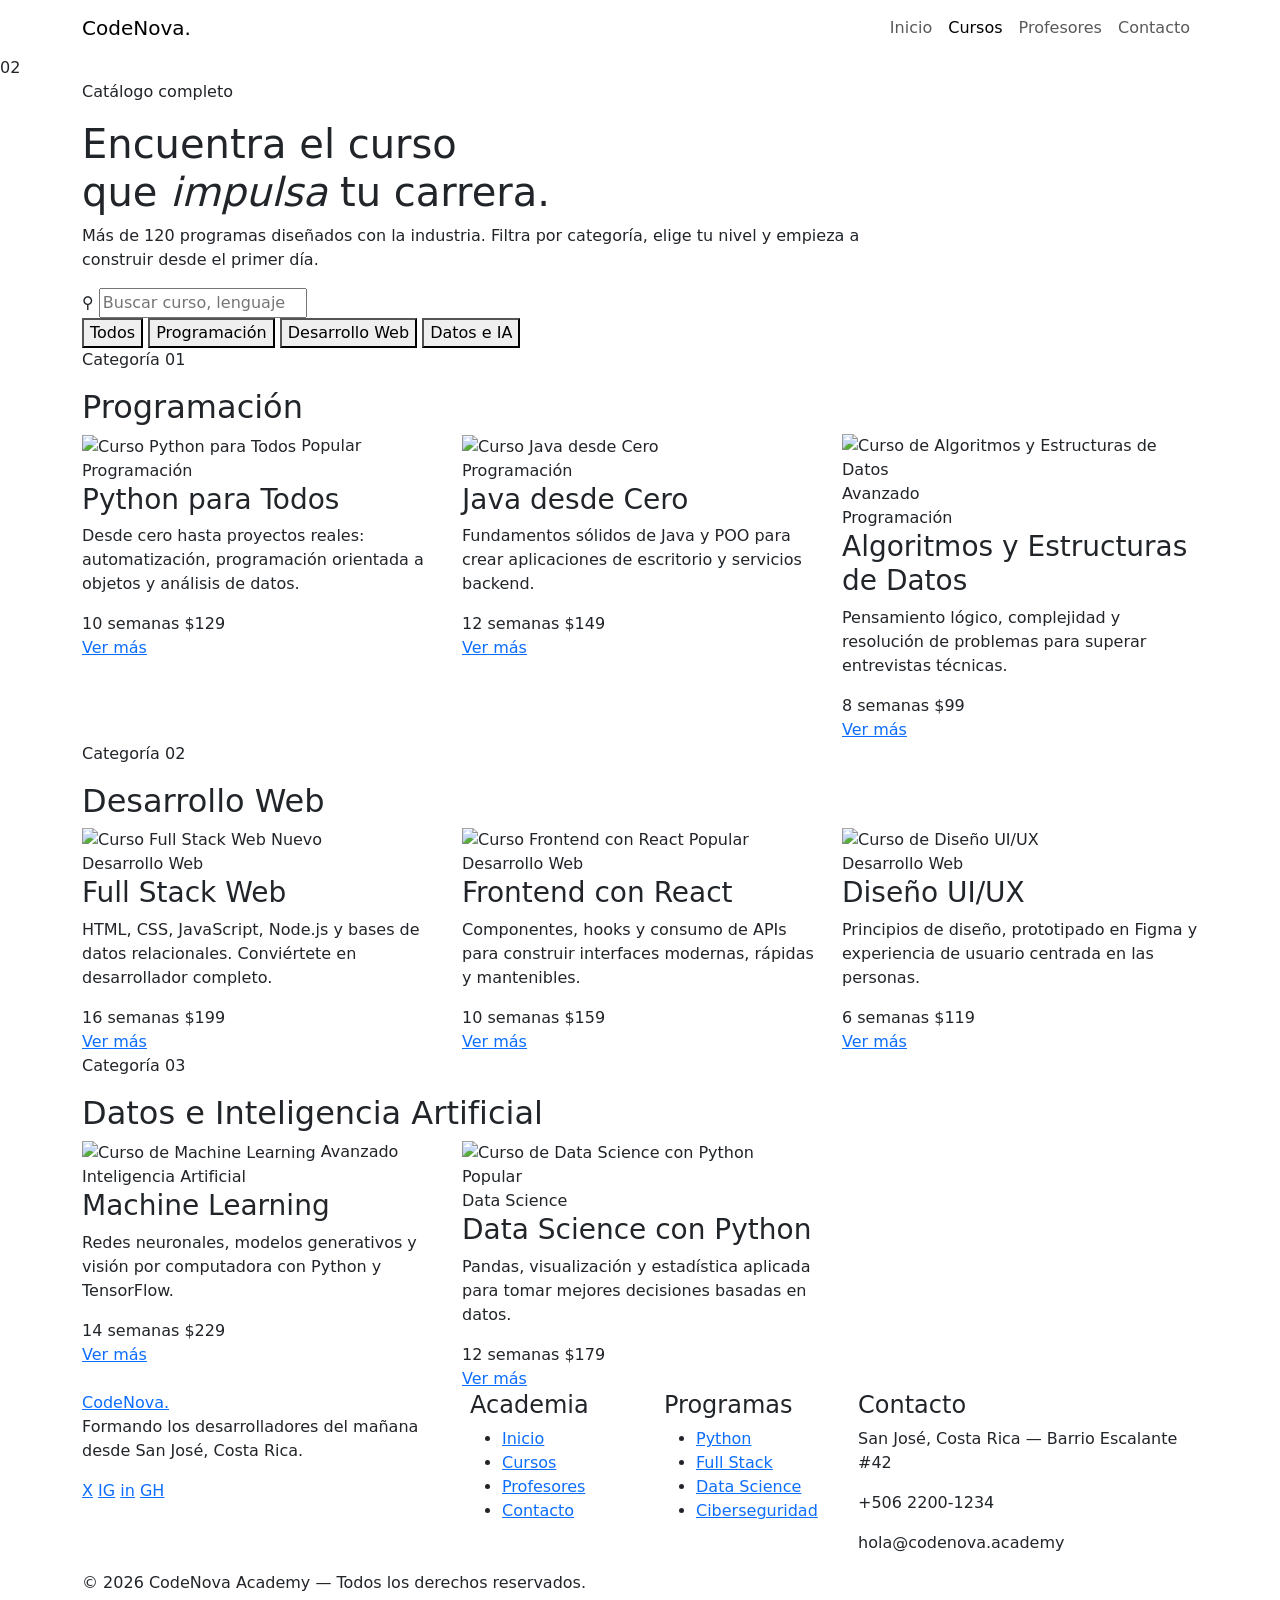
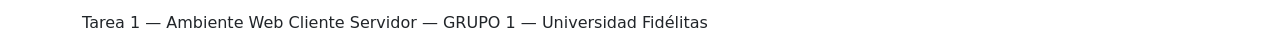
==== cursos.html @ 884c49b6 "feat: cursos.css, cursos.html, Rol 2 Sebastian Lopez" ====
<!DOCTYPE html>
<html lang="es">
<head>
  <meta charset="UTF-8" />
  <meta name="viewport" content="width=device-width, initial-scale=1.0" />
  <title>CodeNova Academy — Cursos</title>
  <!-- Bootstrap SOLO para sistema de grillas -->
  <link href="https://cdn.jsdelivr.net/npm/bootstrap@5.3.0/dist/css/bootstrap.min.css" rel="stylesheet" />
  <!-- Estilos del sitio -->
  <link rel="stylesheet" href="style.css" />
  <link rel="stylesheet" href="cursos.css" />
</head>
<body>

  <!--  NAVBAR  -->
  <nav class="navbar navbar-expand-lg" id="main-navbar">
    <div class="container">
      <a class="navbar-brand" href="index.html">
        CodeNova<span class="accent">.</span>
      </a>
      <button class="navbar-toggler" type="button" data-bs-toggle="collapse" data-bs-target="#navMenu" aria-label="Menú">
        <span class="toggler-icon"></span>
        <span class="toggler-icon"></span>
        <span class="toggler-icon"></span>
      </button>
      <div class="collapse navbar-collapse" id="navMenu">
        <ul class="navbar-nav ms-auto">
          <li class="nav-item"><a class="nav-link" href="index.html">Inicio</a></li>
          <li class="nav-item"><a class="nav-link active" href="cursos.html">Cursos</a></li>
          <li class="nav-item"><a class="nav-link" href="profesores.html">Profesores</a></li>
          <li class="nav-item"><a class="nav-link" href="contacto.html">Contacto</a></li>
        </ul>
      </div>
    </div>
  </nav>

  <!--  ENCABEZADO DE PÁGINA  -->
  <header class="page-header">
    <div class="page-header-deco">02</div>
    <div class="container page-header-inner">
      <div class="row">
        <div class="col-lg-9" data-anim="fade-up">
          <p class="ph-eyebrow">
            <span class="ph-eyebrow-line"></span>
            Catálogo completo
          </p>
          <h1 class="ph-title">
            Encuentra el curso<br>
            que <em>impulsa</em> tu carrera.
          </h1>
          <p class="ph-desc">
            Más de 120 programas diseñados con la industria. Filtra por categoría,
            elige tu nivel y empieza a construir desde el primer día.
          </p>
        </div>
      </div>
    </div>
  </header>

  <!--  BARRA DE BÚSQUEDA + FILTROS  -->
  <section class="search-section">
    <div class="container">
      <div class="search-bar" data-anim="fade-up">
        <span class="search-icon" aria-hidden="true">&#9906;</span>
        <input
          type="search"
          id="courseSearch"
          class="search-input"
          placeholder="Buscar curso, lenguaje o tecnología..."
          aria-label="Buscar curso"
        />
      </div>

      <div class="filter-chips" data-anim="fade-up" data-delay="100">
        <button class="chip is-active" data-filter="all">Todos</button>
        <button class="chip" data-filter="programacion">Programación</button>
        <button class="chip" data-filter="web">Desarrollo Web</button>
        <button class="chip" data-filter="datos">Datos e IA</button>
      </div>
    </div>
  </section>

  <!--  CATÁLOGO POR CATEGORÍAS  -->
  <main class="catalog">
    <div class="container">

      <!--  CATEGORÍA 1: PROGRAMACIÓN  -->
      <section class="category-block" data-category="programacion">
        <div class="category-header" data-anim="fade-up">
          <p class="category-eyebrow">
            <span class="ph-eyebrow-line"></span>
            Categoría 01
          </p>
          <h2 class="category-title">Programación</h2>
        </div>

        <div class="row g-4">

          <div class="col-md-6 col-lg-4 curso-col" data-category="programacion" data-name="python para todos automatizacion poo datos" data-anim="fade-up" data-delay="0">
            <article class="curso-card">
              <div class="curso-img">
                <img src="https://images.unsplash.com/photo-1526374965328-7f61d4dc18c5?w=600&q=80" alt="Curso Python para Todos" loading="lazy" />
                <span class="curso-badge accent">Popular</span>
              </div>
              <div class="curso-body">
                <span class="curso-category">Programación</span>
                <h3 class="curso-name">Python para Todos</h3>
                <p class="curso-desc">Desde cero hasta proyectos reales: automatización, programación orientada a objetos y análisis de datos.</p>
                <div class="curso-meta">
                  <span class="curso-duration">10 semanas</span>
                  <span class="curso-price">$129</span>
                </div>
                <a href="#" class="btn-card">Ver más</a>
              </div>
            </article>
          </div>

          <div class="col-md-6 col-lg-4 curso-col" data-category="programacion" data-name="java desde cero poo backend escritorio" data-anim="fade-up" data-delay="120">
            <article class="curso-card">
              <div class="curso-img">
                <img src="https://images.unsplash.com/photo-1517180102446-f3ece451e9d8?w=600&q=80" alt="Curso Java desde Cero" loading="lazy" />
              </div>
              <div class="curso-body">
                <span class="curso-category">Programación</span>
                <h3 class="curso-name">Java desde Cero</h3>
                <p class="curso-desc">Fundamentos sólidos de Java y POO para crear aplicaciones de escritorio y servicios backend.</p>
                <div class="curso-meta">
                  <span class="curso-duration">12 semanas</span>
                  <span class="curso-price">$149</span>
                </div>
                <a href="#" class="btn-card">Ver más</a>
              </div>
            </article>
          </div>

          <div class="col-md-6 col-lg-4 curso-col" data-category="programacion" data-name="algoritmos estructuras de datos logica entrevistas" data-anim="fade-up" data-delay="240">
            <article class="curso-card">
              <div class="curso-img">
                <img src="https://images.unsplash.com/photo-1555949963-aa79dcee981c?w=600&q=80" alt="Curso de Algoritmos y Estructuras de Datos" loading="lazy" />
                <span class="curso-badge blue">Avanzado</span>
              </div>
              <div class="curso-body">
                <span class="curso-category">Programación</span>
                <h3 class="curso-name">Algoritmos y Estructuras de Datos</h3>
                <p class="curso-desc">Pensamiento lógico, complejidad y resolución de problemas para superar entrevistas técnicas.</p>
                <div class="curso-meta">
                  <span class="curso-duration">8 semanas</span>
                  <span class="curso-price">$99</span>
                </div>
                <a href="#" class="btn-card">Ver más</a>
              </div>
            </article>
          </div>

        </div>
      </section>

      <!--  CATEGORÍA 2: DESARROLLO WEB  -->
      <section class="category-block" data-category="web">
        <div class="category-header" data-anim="fade-up">
          <p class="category-eyebrow">
            <span class="ph-eyebrow-line"></span>
            Categoría 02
          </p>
          <h2 class="category-title">Desarrollo Web</h2>
        </div>

        <div class="row g-4">

          <div class="col-md-6 col-lg-4 curso-col" data-category="web" data-name="full stack web html css javascript node bases de datos" data-anim="fade-up" data-delay="0">
            <article class="curso-card">
              <div class="curso-img">
                <img src="https://images.unsplash.com/photo-1547658719-da2b51169166?w=600&q=80" alt="Curso Full Stack Web" loading="lazy" />
                <span class="curso-badge">Nuevo</span>
              </div>
              <div class="curso-body">
                <span class="curso-category">Desarrollo Web</span>
                <h3 class="curso-name">Full Stack Web</h3>
                <p class="curso-desc">HTML, CSS, JavaScript, Node.js y bases de datos relacionales. Conviértete en desarrollador completo.</p>
                <div class="curso-meta">
                  <span class="curso-duration">16 semanas</span>
                  <span class="curso-price">$199</span>
                </div>
                <a href="#" class="btn-card">Ver más</a>
              </div>
            </article>
          </div>

          <div class="col-md-6 col-lg-4 curso-col" data-category="web" data-name="frontend react componentes hooks apis interfaces" data-anim="fade-up" data-delay="120">
            <article class="curso-card">
              <div class="curso-img">
                <img src="https://images.unsplash.com/photo-1498050108023-c5249f4df085?w=600&q=80" alt="Curso Frontend con React" loading="lazy" />
                <span class="curso-badge accent">Popular</span>
              </div>
              <div class="curso-body">
                <span class="curso-category">Desarrollo Web</span>
                <h3 class="curso-name">Frontend con React</h3>
                <p class="curso-desc">Componentes, hooks y consumo de APIs para construir interfaces modernas, rápidas y mantenibles.</p>
                <div class="curso-meta">
                  <span class="curso-duration">10 semanas</span>
                  <span class="curso-price">$159</span>
                </div>
                <a href="#" class="btn-card">Ver más</a>
              </div>
            </article>
          </div>

          <div class="col-md-6 col-lg-4 curso-col" data-category="web" data-name="diseno ui ux figma prototipado experiencia usuario" data-anim="fade-up" data-delay="240">
            <article class="curso-card">
              <div class="curso-img">
                <img src="https://images.unsplash.com/photo-1561070791-2526d30994b5?w=600&q=80" alt="Curso de Diseño UI/UX" loading="lazy" />
              </div>
              <div class="curso-body">
                <span class="curso-category">Desarrollo Web</span>
                <h3 class="curso-name">Diseño UI/UX</h3>
                <p class="curso-desc">Principios de diseño, prototipado en Figma y experiencia de usuario centrada en las personas.</p>
                <div class="curso-meta">
                  <span class="curso-duration">6 semanas</span>
                  <span class="curso-price">$119</span>
                </div>
                <a href="#" class="btn-card">Ver más</a>
              </div>
            </article>
          </div>

        </div>
      </section>

      <!--  CATEGORÍA 3: DATOS E INTELIGENCIA ARTIFICIAL  -->
      <section class="category-block" data-category="datos">
        <div class="category-header" data-anim="fade-up">
          <p class="category-eyebrow">
            <span class="ph-eyebrow-line"></span>
            Categoría 03
          </p>
          <h2 class="category-title">Datos e Inteligencia Artificial</h2>
        </div>

        <div class="row g-4">

          <div class="col-md-6 col-lg-4 curso-col" data-category="datos" data-name="machine learning redes neuronales tensorflow vision ia" data-anim="fade-up" data-delay="0">
            <article class="curso-card">
              <div class="curso-img">
                <img src="https://images.unsplash.com/photo-1677442135703-1787eea5ce01?w=600&q=80" alt="Curso de Machine Learning" loading="lazy" />
                <span class="curso-badge blue">Avanzado</span>
              </div>
              <div class="curso-body">
                <span class="curso-category">Inteligencia Artificial</span>
                <h3 class="curso-name">Machine Learning</h3>
                <p class="curso-desc">Redes neuronales, modelos generativos y visión por computadora con Python y TensorFlow.</p>
                <div class="curso-meta">
                  <span class="curso-duration">14 semanas</span>
                  <span class="curso-price">$229</span>
                </div>
                <a href="#" class="btn-card">Ver más</a>
              </div>
            </article>
          </div>

          <div class="col-md-6 col-lg-4 curso-col" data-category="datos" data-name="data science python pandas estadistica visualizacion datos" data-anim="fade-up" data-delay="120">
            <article class="curso-card">
              <div class="curso-img">
                <img src="https://images.unsplash.com/photo-1551288049-bebda4e38f71?w=600&q=80" alt="Curso de Data Science con Python" loading="lazy" />
                <span class="curso-badge accent">Popular</span>
              </div>
              <div class="curso-body">
                <span class="curso-category">Data Science</span>
                <h3 class="curso-name">Data Science con Python</h3>
                <p class="curso-desc">Pandas, visualización y estadística aplicada para tomar mejores decisiones basadas en datos.</p>
                <div class="curso-meta">
                  <span class="curso-duration">12 semanas</span>
                  <span class="curso-price">$179</span>
                </div>
                <a href="#" class="btn-card">Ver más</a>
              </div>
            </article>
          </div>

        </div>
      </section>

      <!--  MENSAJE SIN RESULTADOS (oculto por defecto)  -->
      <p class="no-results" id="noResults" hidden>
        No encontramos cursos que coincidan con tu búsqueda.
      </p>

    </div>
  </main>

  <!--  FOOTER  -->
  <footer class="main-footer">
    <div class="container">
      <div class="row g-5">

        <div class="col-lg-4">
          <a class="footer-brand" href="index.html">
            CodeNova<span class="accent">.</span>
          </a>
          <p class="footer-tagline">
            Formando los desarrolladores del mañana desde San José, Costa Rica.
          </p>
          <div class="footer-socials">
            <a href="#" class="social-link" aria-label="Twitter">X</a>
            <a href="#" class="social-link" aria-label="Instagram">IG</a>
            <a href="#" class="social-link" aria-label="LinkedIn">in</a>
            <a href="#" class="social-link" aria-label="GitHub">GH</a>
          </div>
        </div>

        <div class="col-lg-2 col-6">
          <h4 class="footer-heading">Academia</h4>
          <ul class="footer-links">
            <li><a href="index.html">Inicio</a></li>
            <li><a href="cursos.html">Cursos</a></li>
            <li><a href="profesores.html">Profesores</a></li>
            <li><a href="contacto.html">Contacto</a></li>
          </ul>
        </div>

        <div class="col-lg-2 col-6">
          <h4 class="footer-heading">Programas</h4>
          <ul class="footer-links">
            <li><a href="#">Python</a></li>
            <li><a href="#">Full Stack</a></li>
            <li><a href="#">Data Science</a></li>
            <li><a href="#">Ciberseguridad</a></li>
          </ul>
        </div>

        <div class="col-lg-4">
          <h4 class="footer-heading">Contacto</h4>
          <p class="footer-contact-info">San José, Costa Rica — Barrio Escalante #42</p>
          <p class="footer-contact-info">+506 2200-1234</p>
          <p class="footer-contact-info">hola@codenova.academy</p>
        </div>

      </div>

      <div class="footer-bottom">
        <p>&copy; 2026 CodeNova Academy — Todos los derechos reservados.</p>
        <p class="footer-credits">Tarea 1 — Ambiente Web Cliente Servidor — GRUPO 1 — Universidad Fidélitas</p>
      </div>
    </div>
  </footer>

  <script src="https://cdn.jsdelivr.net/npm/bootstrap@5.3.0/dist/js/bootstrap.bundle.min.js"></script>
  <script>
    /*  Animaciones de entrada con IntersectionObserver (igual que index)  */
    const animEls = document.querySelectorAll('[data-anim]');
    const observer = new IntersectionObserver((entries) => {
      entries.forEach(entry => {
        if (entry.isIntersecting) {
          const delay = parseInt(entry.target.dataset.delay) || 0;
          setTimeout(() => entry.target.classList.add('anim-visible'), delay);
          observer.unobserve(entry.target);
        }
      });
    }, { threshold: 0.1 });
    animEls.forEach(el => observer.observe(el));

    /*  Búsqueda + filtro por categoría  */
    const searchInput = document.getElementById('courseSearch');
    const chips       = document.querySelectorAll('.chip');
    const cards       = document.querySelectorAll('.curso-col');
    const blocks      = document.querySelectorAll('.category-block');
    const noResults   = document.getElementById('noResults');

    let activeFilter = 'all';

    function applyFilters() {
      const term = searchInput.value.trim().toLowerCase();
      let totalVisible = 0;

      cards.forEach(card => {
        const cat   = card.dataset.category;
        const name  = card.dataset.name || '';
        const matchCat  = activeFilter === 'all' || cat === activeFilter;
        const matchText = name.includes(term);
        const show = matchCat && matchText;
        card.style.display = show ? '' : 'none';
        if (show) totalVisible++;
      });

      /*  Oculta categorías que quedan vacías  */
      blocks.forEach(block => {
        const visibles = block.querySelectorAll('.curso-col:not([style*="display: none"])').length;
        block.style.display = visibles > 0 ? '' : 'none';
      });

      noResults.hidden = totalVisible > 0;
    }

    searchInput.addEventListener('input', applyFilters);

    chips.forEach(chip => {
      chip.addEventListener('click', () => {
        chips.forEach(c => c.classList.remove('is-active'));
        chip.classList.add('is-active');
        activeFilter = chip.dataset.filter;
        applyFilters();
      });
    });
  </script>

</body>
</html>
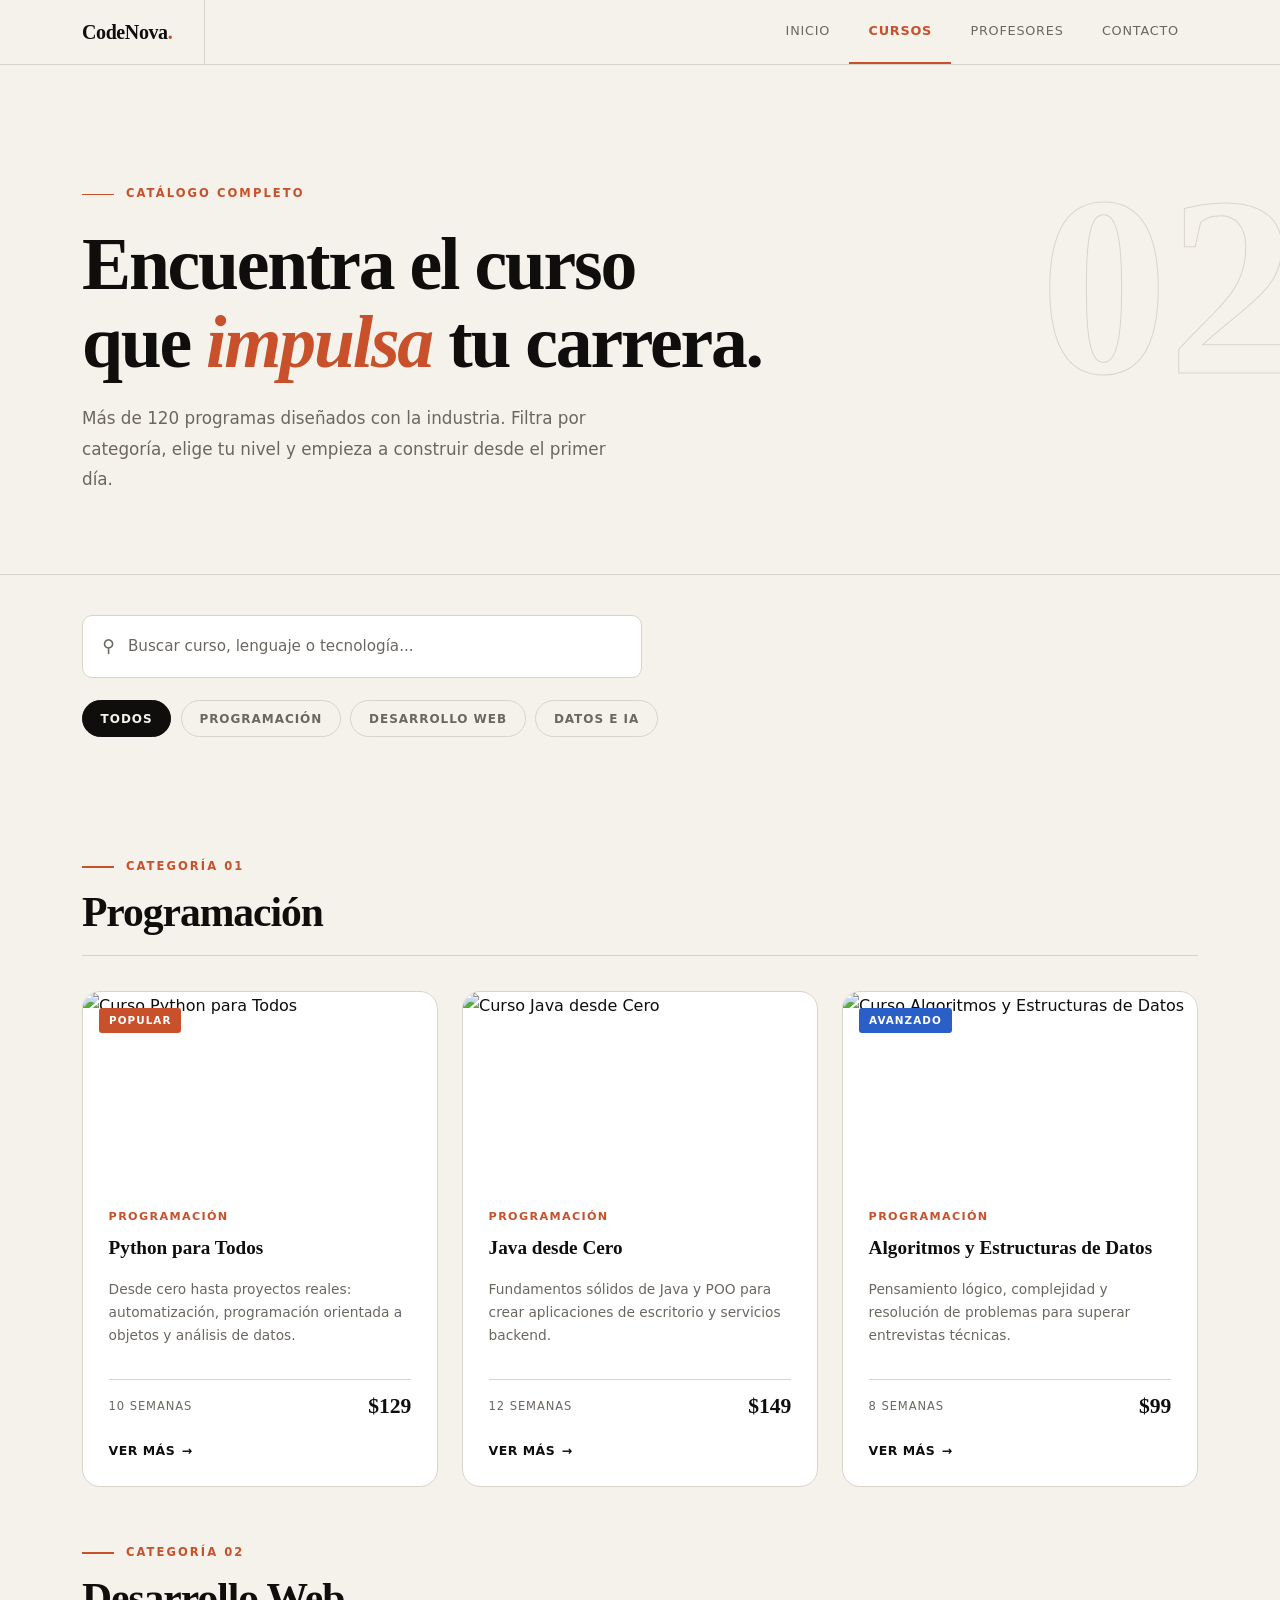
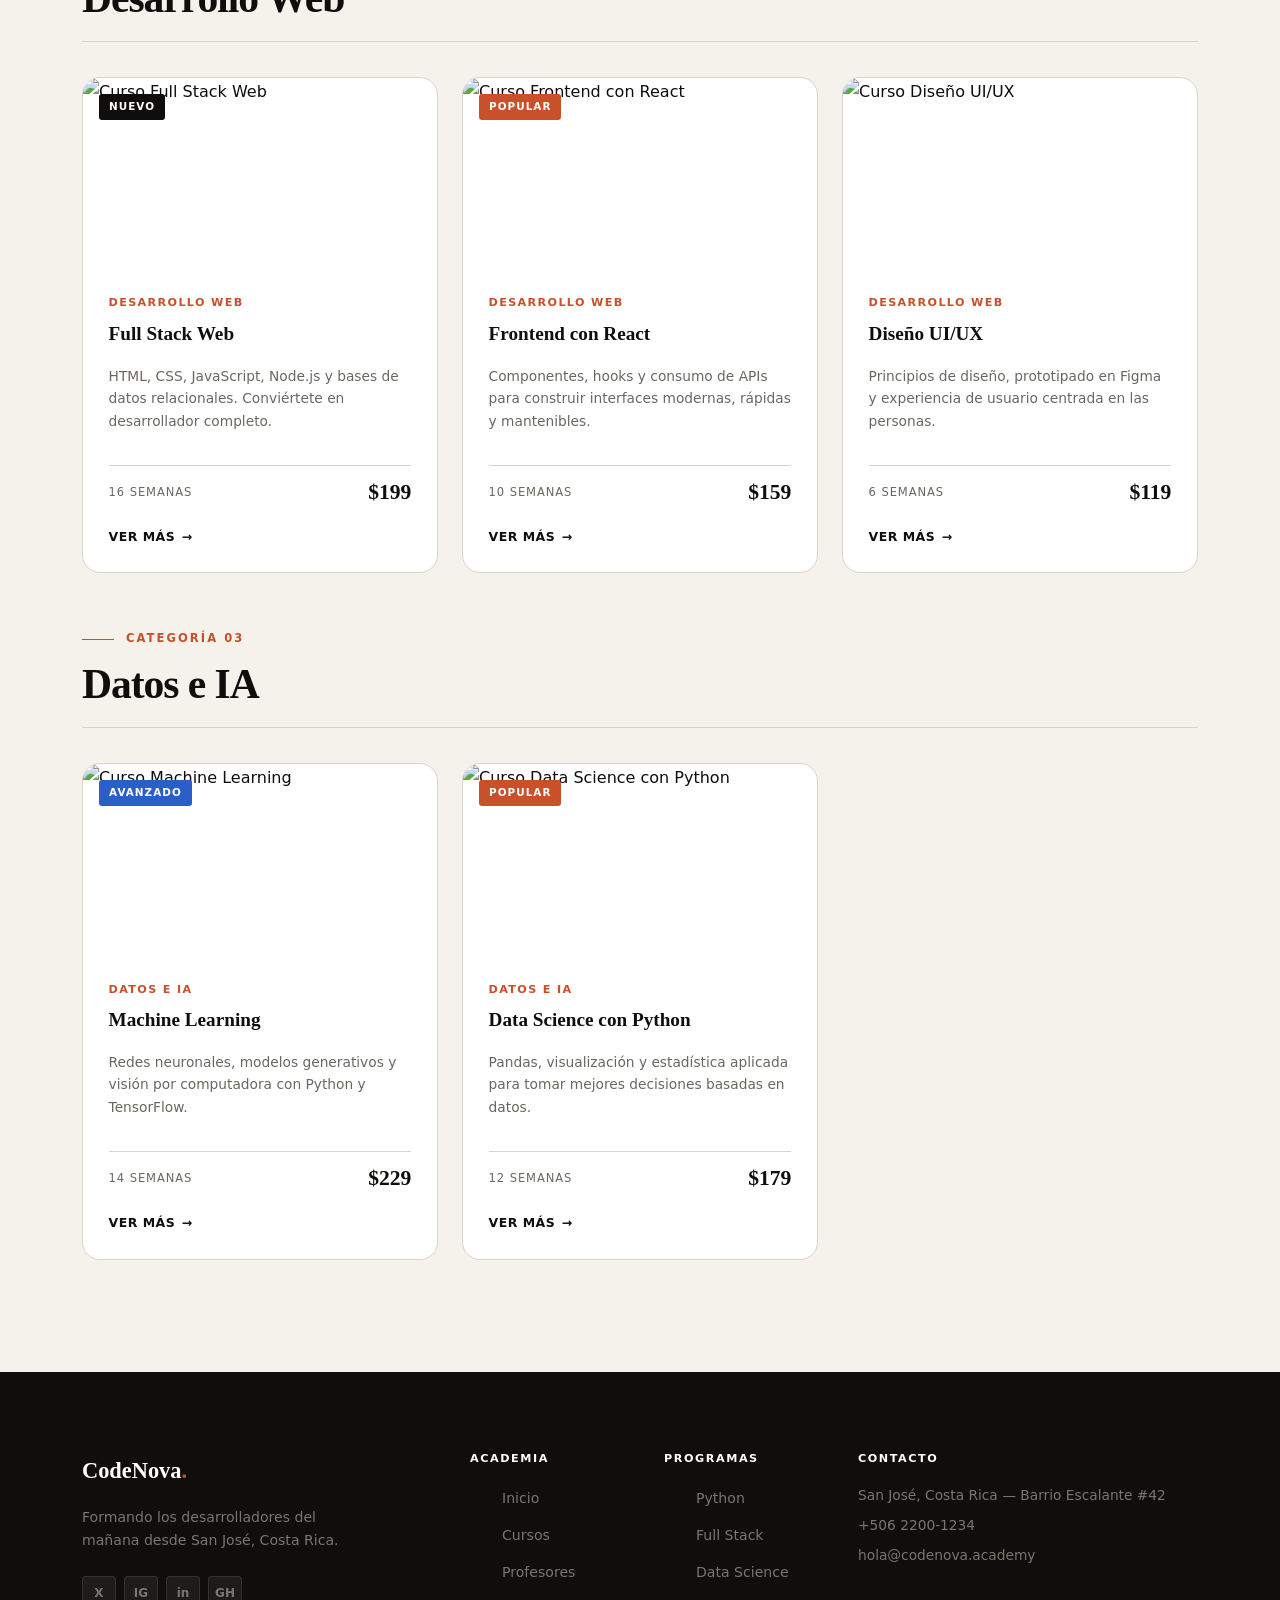
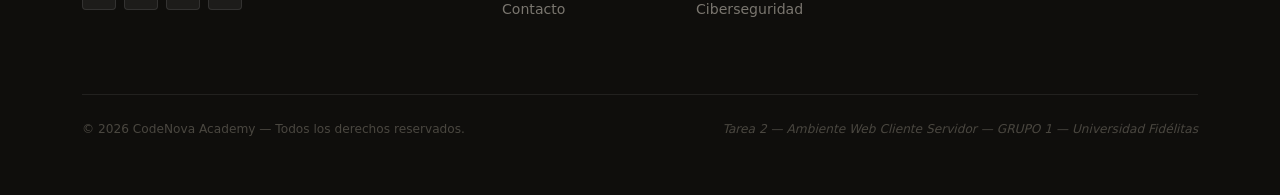
==== commit 8999c02e: "feat: Cursos" ====
--- a/cursos.html
+++ b/cursos.html
@@ -7,11 +7,11 @@
   <!-- Bootstrap SOLO para sistema de grillas -->
   <link href="https://cdn.jsdelivr.net/npm/bootstrap@5.3.0/dist/css/bootstrap.min.css" rel="stylesheet" />
   <!-- Estilos del sitio -->
-  <link rel="stylesheet" href="style.css" />
-  <link rel="stylesheet" href="cursos.css" />
+  <link rel="stylesheet" href="css/style.css" />
+  <link rel="stylesheet" href="css/cursos.css" />
 </head>
 <body>
-
+ 
   <!--  NAVBAR  -->
   <nav class="navbar navbar-expand-lg" id="main-navbar">
     <div class="container">
@@ -33,7 +33,7 @@
       </div>
     </div>
   </nav>
-
+ 
   <!--  ENCABEZADO DE PÁGINA  -->
   <header class="page-header">
     <div class="page-header-deco">02</div>
@@ -56,7 +56,7 @@
       </div>
     </div>
   </header>
-
+ 
   <!--  BARRA DE BÚSQUEDA + FILTROS  -->
   <section class="search-section">
     <div class="container">
@@ -70,228 +70,33 @@
           aria-label="Buscar curso"
         />
       </div>
-
+ 
       <div class="filter-chips" data-anim="fade-up" data-delay="100">
-        <button class="chip is-active" data-filter="all">Todos</button>
-        <button class="chip" data-filter="programacion">Programación</button>
-        <button class="chip" data-filter="web">Desarrollo Web</button>
-        <button class="chip" data-filter="datos">Datos e IA</button>
+        <button class="chip is-active" data-filter="todas">Todos</button>
+        <button class="chip" data-filter="Programación">Programación</button>
+        <button class="chip" data-filter="Desarrollo Web">Desarrollo Web</button>
+        <button class="chip" data-filter="Datos e IA">Datos e IA</button>
       </div>
     </div>
   </section>
-
-  <!--  CATÁLOGO POR CATEGORÍAS  -->
+ 
+  <!--  CATÁLOGO (las tarjetas se generan dinámicamente desde js/cursos.js)  -->
   <main class="catalog">
     <div class="container">
-
-      <!--  CATEGORÍA 1: PROGRAMACIÓN  -->
-      <section class="category-block" data-category="programacion">
-        <div class="category-header" data-anim="fade-up">
-          <p class="category-eyebrow">
-            <span class="ph-eyebrow-line"></span>
-            Categoría 01
-          </p>
-          <h2 class="category-title">Programación</h2>
-        </div>
-
-        <div class="row g-4">
-
-          <div class="col-md-6 col-lg-4 curso-col" data-category="programacion" data-name="python para todos automatizacion poo datos" data-anim="fade-up" data-delay="0">
-            <article class="curso-card">
-              <div class="curso-img">
-                <img src="https://images.unsplash.com/photo-1526374965328-7f61d4dc18c5?w=600&q=80" alt="Curso Python para Todos" loading="lazy" />
-                <span class="curso-badge accent">Popular</span>
-              </div>
-              <div class="curso-body">
-                <span class="curso-category">Programación</span>
-                <h3 class="curso-name">Python para Todos</h3>
-                <p class="curso-desc">Desde cero hasta proyectos reales: automatización, programación orientada a objetos y análisis de datos.</p>
-                <div class="curso-meta">
-                  <span class="curso-duration">10 semanas</span>
-                  <span class="curso-price">$129</span>
-                </div>
-                <a href="#" class="btn-card">Ver más</a>
-              </div>
-            </article>
-          </div>
-
-          <div class="col-md-6 col-lg-4 curso-col" data-category="programacion" data-name="java desde cero poo backend escritorio" data-anim="fade-up" data-delay="120">
-            <article class="curso-card">
-              <div class="curso-img">
-                <img src="https://images.unsplash.com/photo-1517180102446-f3ece451e9d8?w=600&q=80" alt="Curso Java desde Cero" loading="lazy" />
-              </div>
-              <div class="curso-body">
-                <span class="curso-category">Programación</span>
-                <h3 class="curso-name">Java desde Cero</h3>
-                <p class="curso-desc">Fundamentos sólidos de Java y POO para crear aplicaciones de escritorio y servicios backend.</p>
-                <div class="curso-meta">
-                  <span class="curso-duration">12 semanas</span>
-                  <span class="curso-price">$149</span>
-                </div>
-                <a href="#" class="btn-card">Ver más</a>
-              </div>
-            </article>
-          </div>
-
-          <div class="col-md-6 col-lg-4 curso-col" data-category="programacion" data-name="algoritmos estructuras de datos logica entrevistas" data-anim="fade-up" data-delay="240">
-            <article class="curso-card">
-              <div class="curso-img">
-                <img src="https://images.unsplash.com/photo-1555949963-aa79dcee981c?w=600&q=80" alt="Curso de Algoritmos y Estructuras de Datos" loading="lazy" />
-                <span class="curso-badge blue">Avanzado</span>
-              </div>
-              <div class="curso-body">
-                <span class="curso-category">Programación</span>
-                <h3 class="curso-name">Algoritmos y Estructuras de Datos</h3>
-                <p class="curso-desc">Pensamiento lógico, complejidad y resolución de problemas para superar entrevistas técnicas.</p>
-                <div class="curso-meta">
-                  <span class="curso-duration">8 semanas</span>
-                  <span class="curso-price">$99</span>
-                </div>
-                <a href="#" class="btn-card">Ver más</a>
-              </div>
-            </article>
-          </div>
-
-        </div>
-      </section>
-
-      <!--  CATEGORÍA 2: DESARROLLO WEB  -->
-      <section class="category-block" data-category="web">
-        <div class="category-header" data-anim="fade-up">
-          <p class="category-eyebrow">
-            <span class="ph-eyebrow-line"></span>
-            Categoría 02
-          </p>
-          <h2 class="category-title">Desarrollo Web</h2>
-        </div>
-
-        <div class="row g-4">
-
-          <div class="col-md-6 col-lg-4 curso-col" data-category="web" data-name="full stack web html css javascript node bases de datos" data-anim="fade-up" data-delay="0">
-            <article class="curso-card">
-              <div class="curso-img">
-                <img src="https://images.unsplash.com/photo-1547658719-da2b51169166?w=600&q=80" alt="Curso Full Stack Web" loading="lazy" />
-                <span class="curso-badge">Nuevo</span>
-              </div>
-              <div class="curso-body">
-                <span class="curso-category">Desarrollo Web</span>
-                <h3 class="curso-name">Full Stack Web</h3>
-                <p class="curso-desc">HTML, CSS, JavaScript, Node.js y bases de datos relacionales. Conviértete en desarrollador completo.</p>
-                <div class="curso-meta">
-                  <span class="curso-duration">16 semanas</span>
-                  <span class="curso-price">$199</span>
-                </div>
-                <a href="#" class="btn-card">Ver más</a>
-              </div>
-            </article>
-          </div>
-
-          <div class="col-md-6 col-lg-4 curso-col" data-category="web" data-name="frontend react componentes hooks apis interfaces" data-anim="fade-up" data-delay="120">
-            <article class="curso-card">
-              <div class="curso-img">
-                <img src="https://images.unsplash.com/photo-1498050108023-c5249f4df085?w=600&q=80" alt="Curso Frontend con React" loading="lazy" />
-                <span class="curso-badge accent">Popular</span>
-              </div>
-              <div class="curso-body">
-                <span class="curso-category">Desarrollo Web</span>
-                <h3 class="curso-name">Frontend con React</h3>
-                <p class="curso-desc">Componentes, hooks y consumo de APIs para construir interfaces modernas, rápidas y mantenibles.</p>
-                <div class="curso-meta">
-                  <span class="curso-duration">10 semanas</span>
-                  <span class="curso-price">$159</span>
-                </div>
-                <a href="#" class="btn-card">Ver más</a>
-              </div>
-            </article>
-          </div>
-
-          <div class="col-md-6 col-lg-4 curso-col" data-category="web" data-name="diseno ui ux figma prototipado experiencia usuario" data-anim="fade-up" data-delay="240">
-            <article class="curso-card">
-              <div class="curso-img">
-                <img src="https://images.unsplash.com/photo-1561070791-2526d30994b5?w=600&q=80" alt="Curso de Diseño UI/UX" loading="lazy" />
-              </div>
-              <div class="curso-body">
-                <span class="curso-category">Desarrollo Web</span>
-                <h3 class="curso-name">Diseño UI/UX</h3>
-                <p class="curso-desc">Principios de diseño, prototipado en Figma y experiencia de usuario centrada en las personas.</p>
-                <div class="curso-meta">
-                  <span class="curso-duration">6 semanas</span>
-                  <span class="curso-price">$119</span>
-                </div>
-                <a href="#" class="btn-card">Ver más</a>
-              </div>
-            </article>
-          </div>
-
-        </div>
-      </section>
-
-      <!--  CATEGORÍA 3: DATOS E INTELIGENCIA ARTIFICIAL  -->
-      <section class="category-block" data-category="datos">
-        <div class="category-header" data-anim="fade-up">
-          <p class="category-eyebrow">
-            <span class="ph-eyebrow-line"></span>
-            Categoría 03
-          </p>
-          <h2 class="category-title">Datos e Inteligencia Artificial</h2>
-        </div>
-
-        <div class="row g-4">
-
-          <div class="col-md-6 col-lg-4 curso-col" data-category="datos" data-name="machine learning redes neuronales tensorflow vision ia" data-anim="fade-up" data-delay="0">
-            <article class="curso-card">
-              <div class="curso-img">
-                <img src="https://images.unsplash.com/photo-1677442135703-1787eea5ce01?w=600&q=80" alt="Curso de Machine Learning" loading="lazy" />
-                <span class="curso-badge blue">Avanzado</span>
-              </div>
-              <div class="curso-body">
-                <span class="curso-category">Inteligencia Artificial</span>
-                <h3 class="curso-name">Machine Learning</h3>
-                <p class="curso-desc">Redes neuronales, modelos generativos y visión por computadora con Python y TensorFlow.</p>
-                <div class="curso-meta">
-                  <span class="curso-duration">14 semanas</span>
-                  <span class="curso-price">$229</span>
-                </div>
-                <a href="#" class="btn-card">Ver más</a>
-              </div>
-            </article>
-          </div>
-
-          <div class="col-md-6 col-lg-4 curso-col" data-category="datos" data-name="data science python pandas estadistica visualizacion datos" data-anim="fade-up" data-delay="120">
-            <article class="curso-card">
-              <div class="curso-img">
-                <img src="https://images.unsplash.com/photo-1551288049-bebda4e38f71?w=600&q=80" alt="Curso de Data Science con Python" loading="lazy" />
-                <span class="curso-badge accent">Popular</span>
-              </div>
-              <div class="curso-body">
-                <span class="curso-category">Data Science</span>
-                <h3 class="curso-name">Data Science con Python</h3>
-                <p class="curso-desc">Pandas, visualización y estadística aplicada para tomar mejores decisiones basadas en datos.</p>
-                <div class="curso-meta">
-                  <span class="curso-duration">12 semanas</span>
-                  <span class="curso-price">$179</span>
-                </div>
-                <a href="#" class="btn-card">Ver más</a>
-              </div>
-            </article>
-          </div>
-
-        </div>
-      </section>
-
-      <!--  MENSAJE SIN RESULTADOS (oculto por defecto)  -->
+      <div id="catalog"></div>
+ 
+      <!-- Mensaje sin resultados (lo controla el JS) -->
       <p class="no-results" id="noResults" hidden>
         No encontramos cursos que coincidan con tu búsqueda.
       </p>
-
     </div>
   </main>
-
+ 
   <!--  FOOTER  -->
   <footer class="main-footer">
     <div class="container">
       <div class="row g-5">
-
+ 
         <div class="col-lg-4">
           <a class="footer-brand" href="index.html">
             CodeNova<span class="accent">.</span>
@@ -306,7 +111,7 @@
             <a href="#" class="social-link" aria-label="GitHub">GH</a>
           </div>
         </div>
-
+ 
         <div class="col-lg-2 col-6">
           <h4 class="footer-heading">Academia</h4>
           <ul class="footer-links">
@@ -316,7 +121,7 @@
             <li><a href="contacto.html">Contacto</a></li>
           </ul>
         </div>
-
+ 
         <div class="col-lg-2 col-6">
           <h4 class="footer-heading">Programas</h4>
           <ul class="footer-links">
@@ -326,81 +131,27 @@
             <li><a href="#">Ciberseguridad</a></li>
           </ul>
         </div>
-
+ 
         <div class="col-lg-4">
           <h4 class="footer-heading">Contacto</h4>
           <p class="footer-contact-info">San José, Costa Rica — Barrio Escalante #42</p>
           <p class="footer-contact-info">+506 2200-1234</p>
           <p class="footer-contact-info">hola@codenova.academy</p>
         </div>
-
+ 
       </div>
-
+ 
       <div class="footer-bottom">
         <p>&copy; 2026 CodeNova Academy — Todos los derechos reservados.</p>
-        <p class="footer-credits">Tarea 1 — Ambiente Web Cliente Servidor — GRUPO 1 — Universidad Fidélitas</p>
+        <p class="footer-credits">Tarea 2 — Ambiente Web Cliente Servidor — GRUPO 1 — Universidad Fidélitas</p>
       </div>
     </div>
   </footer>
-
+ 
+  <!-- Bootstrap (solo para el navbar responsive / layout) -->
   <script src="https://cdn.jsdelivr.net/npm/bootstrap@5.3.0/dist/js/bootstrap.bundle.min.js"></script>
-  <script>
-    /*  Animaciones de entrada con IntersectionObserver (igual que index)  */
-    const animEls = document.querySelectorAll('[data-anim]');
-    const observer = new IntersectionObserver((entries) => {
-      entries.forEach(entry => {
-        if (entry.isIntersecting) {
-          const delay = parseInt(entry.target.dataset.delay) || 0;
-          setTimeout(() => entry.target.classList.add('anim-visible'), delay);
-          observer.unobserve(entry.target);
-        }
-      });
-    }, { threshold: 0.1 });
-    animEls.forEach(el => observer.observe(el));
-
-    /*  Búsqueda + filtro por categoría  */
-    const searchInput = document.getElementById('courseSearch');
-    const chips       = document.querySelectorAll('.chip');
-    const cards       = document.querySelectorAll('.curso-col');
-    const blocks      = document.querySelectorAll('.category-block');
-    const noResults   = document.getElementById('noResults');
-
-    let activeFilter = 'all';
-
-    function applyFilters() {
-      const term = searchInput.value.trim().toLowerCase();
-      let totalVisible = 0;
-
-      cards.forEach(card => {
-        const cat   = card.dataset.category;
-        const name  = card.dataset.name || '';
-        const matchCat  = activeFilter === 'all' || cat === activeFilter;
-        const matchText = name.includes(term);
-        const show = matchCat && matchText;
-        card.style.display = show ? '' : 'none';
-        if (show) totalVisible++;
-      });
-
-      /*  Oculta categorías que quedan vacías  */
-      blocks.forEach(block => {
-        const visibles = block.querySelectorAll('.curso-col:not([style*="display: none"])').length;
-        block.style.display = visibles > 0 ? '' : 'none';
-      });
-
-      noResults.hidden = totalVisible > 0;
-    }
-
-    searchInput.addEventListener('input', applyFilters);
-
-    chips.forEach(chip => {
-      chip.addEventListener('click', () => {
-        chips.forEach(c => c.classList.remove('is-active'));
-        chip.classList.add('is-active');
-        activeFilter = chip.dataset.filter;
-        applyFilters();
-      });
-    });
-  </script>
-
+  <!-- Lógica de la página (archivo externo) -->
+  <script src="js/cursos.js"></script>
+ 
 </body>
-</html>
+</html>
--- a/css/style.css
+++ b/css/style.css
@@ -0,0 +1,353 @@
+/*
+ *  CodeNova Academy
+ * Estilos compartidos entre las 4 páginas del sitio.
+ *
+ * 
+ * PALETA DE COLORES
+ * 
+ * --color-bg         : #f5f2ec  (crema cálido, fondo principal)
+ * --color-bg-dark    : #0f0e0c  (negro cálido, secciones oscuras)
+ * --color-surface    : #ffffff  (blanco puro, tarjetas)
+ * --color-surface-2  : #ede9e1  (crema oscuro, superficies secundarias)
+ * --color-ink        : #0f0e0c  (texto principal)
+ * --color-ink-muted  : #6b6760  (texto apagado)
+ * --color-accent     : #c8502a  (terracota/naranja quemado, acento principal)
+ * --color-accent-alt : #2a5fc8  (azul cobalto, acento secundario)
+ * --color-border     : #d9d4cb  (borde sutil cálido)
+ * 
+ *
+ * FUENTES
+ * 
+ * Títulos : Playfair Display — serif elegante, editorial
+ * Cuerpo  : DM Sans — sans-serif limpio y legible
+ * 
+ */
+
+@import url('https://fonts.googleapis.com/css2?family=Playfair+Display:ital,wght@0,700;0,900;1,700&family=DM+Sans:wght@300;400;500;600&display=swap');
+
+*, *::before, *::after {
+  box-sizing: border-box;
+  margin: 0;
+  padding: 0;
+}
+
+:root {
+  --color-bg        : #f5f2ec;
+  --color-bg-dark   : #0f0e0c;
+  --color-surface   : #ffffff;
+  --color-surface-2 : #ede9e1;
+  --color-ink       : #0f0e0c;
+  --color-ink-muted : #6b6760;
+  --color-accent    : #c8502a;
+  --color-accent-alt: #2a5fc8;
+  --color-border    : #d9d4cb;
+
+  --font-serif : 'Playfair Display', Georgia, serif;
+  --font-sans  : 'DM Sans', system-ui, sans-serif;
+
+  --radius-sm : 4px;
+  --radius-md : 10px;
+  --radius-lg : 18px;
+
+  --transition : 0.3s cubic-bezier(0.4, 0, 0.2, 1);
+  --shadow-sm  : 0 2px 12px rgba(15,14,12,0.08);
+  --shadow-md  : 0 8px 32px rgba(15,14,12,0.12);
+  --shadow-lg  : 0 20px 60px rgba(15,14,12,0.18);
+}
+
+html { scroll-behavior: smooth; }
+
+body {
+  background-color: var(--color-bg);
+  color: var(--color-ink);
+  font-family: var(--font-sans);
+  font-size: 16px;
+  line-height: 1.7;
+  -webkit-font-smoothing: antialiased;
+}
+
+a { color: inherit; text-decoration: none; }
+img { max-width: 100%; display: block; }
+ul { list-style: none; }
+
+/* ===== SCROLLBAR ===== */
+::-webkit-scrollbar { width: 5px; }
+::-webkit-scrollbar-track { background: var(--color-bg); }
+::-webkit-scrollbar-thumb { background: var(--color-border); border-radius: 3px; }
+::-webkit-scrollbar-thumb:hover { background: var(--color-ink-muted); }
+
+/* ===== NAVBAR ===== */
+#main-navbar {
+  position: fixed;
+  top: 0; left: 0; right: 0;
+  z-index: 1000;
+  padding: 0;
+  background: rgba(245, 242, 236, 0.92);
+  backdrop-filter: blur(16px);
+  -webkit-backdrop-filter: blur(16px);
+  border-bottom: 1px solid var(--color-border);
+}
+
+#main-navbar .container {
+  display: flex;
+  align-items: stretch;
+  height: 64px;
+}
+
+.navbar-brand {
+  font-family: var(--font-serif);
+  font-size: 1.25rem;
+  font-weight: 700;
+  color: var(--color-ink) !important;
+  letter-spacing: -0.02em;
+  display: flex;
+  align-items: center;
+  padding-right: 2rem;
+  border-right: 1px solid var(--color-border);
+  margin-right: 0;
+}
+
+.navbar-brand span.accent { color: var(--color-accent); }
+
+.navbar-collapse { display: flex !important; align-items: center; }
+
+.navbar-nav {
+  display: flex;
+  align-items: center;
+  gap: 0;
+  margin-left: auto !important;
+}
+
+.navbar-nav .nav-link {
+  font-family: var(--font-sans);
+  font-size: 0.8rem;
+  font-weight: 500;
+  letter-spacing: 0.06em;
+  text-transform: uppercase;
+  color: var(--color-ink-muted) !important;
+  padding: 0 1.2rem !important;
+  height: 64px;
+  display: flex;
+  align-items: center;
+  border-bottom: 2px solid transparent;
+  transition: color var(--transition), border-color var(--transition);
+}
+
+.navbar-nav .nav-link:hover {
+  color: var(--color-ink) !important;
+  border-bottom-color: var(--color-ink);
+}
+
+/* Enlace activo — visualmente diferente */
+.navbar-nav .nav-link.active {
+  color: var(--color-accent) !important;
+  border-bottom-color: var(--color-accent);
+  font-weight: 600;
+}
+
+/* Toggler */
+.navbar-toggler {
+  border: 1px solid var(--color-border);
+  padding: 6px 8px;
+  background: transparent;
+  display: flex;
+  flex-direction: column;
+  gap: 5px;
+  margin-left: auto;
+}
+.navbar-toggler:focus { box-shadow: none; outline: none; }
+.toggler-icon {
+  display: block;
+  width: 20px;
+  height: 1.5px;
+  background: var(--color-ink);
+}
+
+/*  BOTONES GLOBALES  */
+.btn-primary-custom {
+  display: inline-flex;
+  align-items: center;
+  gap: 0.5rem;
+  padding: 0.8rem 2rem;
+  background: var(--color-ink);
+  color: var(--color-bg) !important;
+  font-family: var(--font-sans);
+  font-size: 0.82rem;
+  font-weight: 600;
+  letter-spacing: 0.06em;
+  text-transform: uppercase;
+  border-radius: var(--radius-sm);
+  border: 1.5px solid var(--color-ink);
+  transition: var(--transition);
+  cursor: pointer;
+}
+
+.btn-primary-custom:hover {
+  background: var(--color-accent);
+  border-color: var(--color-accent);
+  color: #fff !important;
+}
+
+.btn-ghost-custom {
+  display: inline-flex;
+  align-items: center;
+  gap: 0.5rem;
+  padding: 0.8rem 2rem;
+  background: transparent;
+  color: var(--color-ink) !important;
+  font-family: var(--font-sans);
+  font-size: 0.82rem;
+  font-weight: 600;
+  letter-spacing: 0.06em;
+  text-transform: uppercase;
+  border-radius: var(--radius-sm);
+  border: 1.5px solid var(--color-border);
+  transition: var(--transition);
+}
+
+.btn-ghost-custom:hover {
+  border-color: var(--color-ink);
+  color: var(--color-ink) !important;
+}
+
+/*  ANIMACIONES DE ENTRADA  */
+[data-anim] {
+  opacity: 0;
+  transform: translateY(24px);
+  transition: opacity 0.7s ease, transform 0.7s ease;
+}
+
+[data-anim="fade-left"] { transform: translateX(28px); }
+[data-anim="fade-right"] { transform: translateX(-28px); }
+[data-anim="fade-scale"] { transform: scale(0.95); }
+
+[data-anim].anim-visible {
+  opacity: 1;
+  transform: none;
+}
+
+/*  FOOTER  */
+.main-footer {
+  background: var(--color-bg-dark);
+  color: #b8b4ad;
+  padding: 5rem 0 2.5rem;
+}
+
+.footer-brand {
+  font-family: var(--font-serif);
+  font-size: 1.4rem;
+  font-weight: 700;
+  color: #fff;
+  display: inline-block;
+  margin-bottom: 1rem;
+}
+
+.footer-brand .accent { color: var(--color-accent); }
+
+.footer-tagline {
+  font-size: 0.88rem;
+  color: #7a766f;
+  line-height: 1.65;
+  max-width: 260px;
+  margin-bottom: 1.5rem;
+}
+
+.footer-heading {
+  font-family: var(--font-sans);
+  font-size: 0.7rem;
+  font-weight: 600;
+  text-transform: uppercase;
+  letter-spacing: 0.14em;
+  color: #fff;
+  margin-bottom: 1.2rem;
+}
+
+.footer-links {
+  display: flex;
+  flex-direction: column;
+  gap: 0.6rem;
+}
+
+.footer-links a {
+  font-size: 0.88rem;
+  color: #7a766f;
+  transition: color var(--transition);
+}
+
+.footer-links a:hover { color: #fff; }
+
+.footer-contact-info {
+  font-size: 0.86rem;
+  color: #7a766f;
+  margin-bottom: 0.5rem;
+  line-height: 1.6;
+}
+
+.footer-socials {
+  display: flex;
+  gap: 0.5rem;
+}
+
+.social-link {
+  width: 34px; height: 34px;
+  display: flex;
+  align-items: center;
+  justify-content: center;
+  background: rgba(255,255,255,0.06);
+  border: 1px solid rgba(255,255,255,0.1);
+  border-radius: var(--radius-sm);
+  font-size: 0.75rem;
+  font-weight: 600;
+  color: #7a766f;
+  transition: var(--transition);
+  font-family: var(--font-sans);
+}
+
+.social-link:hover {
+  background: var(--color-accent);
+  border-color: var(--color-accent);
+  color: #fff;
+}
+
+.footer-bottom {
+  margin-top: 3.5rem;
+  padding-top: 1.5rem;
+  border-top: 1px solid rgba(255,255,255,0.08);
+  display: flex;
+  flex-wrap: wrap;
+  justify-content: space-between;
+  gap: 0.4rem;
+  font-size: 0.76rem;
+  color: #4a4740;
+}
+
+.footer-credits { font-style: italic; }
+
+/*  RESPONSIVE NAVBAR  */
+@media (max-width: 991px) {
+  .navbar-collapse {
+    position: absolute;
+    top: 64px; left: 0; right: 0;
+    background: var(--color-bg);
+    border-bottom: 1px solid var(--color-border);
+    padding: 1rem 0;
+    display: none !important;
+  }
+
+  .navbar-collapse.show { display: flex !important; flex-direction: column; align-items: flex-start; }
+
+  .navbar-nav { flex-direction: column; width: 100%; gap: 0; margin-left: 0 !important; }
+
+  .navbar-nav .nav-link {
+    height: auto;
+    padding: 0.7rem 1.5rem !important;
+    border-bottom: none;
+    border-left: 3px solid transparent;
+  }
+
+  .navbar-nav .nav-link.active { border-left-color: var(--color-accent); }
+}
+
+@media (max-width: 768px) {
+  .footer-bottom { flex-direction: column; text-align: center; }
+}
--- a/css/cursos.css
+++ b/css/cursos.css
@@ -0,0 +1,343 @@
+/*
+ *
+ */
+
+/*  ENCABEZADO DE PÁGINA  */
+.page-header {
+  background: var(--color-bg);
+  padding: 11rem 0 4rem;          /* el padding-top deja libre el navbar fijo */
+  position: relative;
+  overflow: hidden;
+  border-bottom: 1px solid var(--color-border);
+}
+
+/* Número decorativo grande de fondo */
+.page-header-deco {
+  position: absolute;
+  top: 50%;
+  right: -1rem;
+  transform: translateY(-50%);
+  font-family: var(--font-serif);
+  font-size: clamp(12rem, 20vw, 20rem);
+  font-weight: 900;
+  color: transparent;
+  -webkit-text-stroke: 1px var(--color-border);
+  line-height: 1;
+  pointer-events: none;
+  user-select: none;
+  z-index: 0;
+}
+
+.page-header-inner {
+  position: relative;
+  z-index: 1;
+}
+
+.ph-eyebrow {
+  display: inline-flex;
+  align-items: center;
+  gap: 0.75rem;
+  font-family: var(--font-sans);
+  font-size: 0.72rem;
+  font-weight: 600;
+  text-transform: uppercase;
+  letter-spacing: 0.18em;
+  color: var(--color-accent);
+  margin-bottom: 1.4rem;
+}
+
+.ph-eyebrow-line {
+  width: 32px;
+  height: 1.5px;
+  background: var(--color-accent);
+  display: inline-block;
+}
+
+.ph-title {
+  font-family: var(--font-serif);
+  font-size: clamp(2.6rem, 6vw, 4.6rem);
+  font-weight: 900;
+  line-height: 1.05;
+  letter-spacing: -0.03em;
+  color: var(--color-ink);
+  margin-bottom: 1.4rem;
+}
+
+.ph-title em {
+  font-style: italic;
+  color: var(--color-accent);
+}
+
+.ph-desc {
+  font-size: 1.05rem;
+  color: var(--color-ink-muted);
+  max-width: 540px;
+  line-height: 1.8;
+  font-weight: 300;
+}
+
+/*  BARRA DE BÚSQUEDA + FILTROS  */
+.search-section {
+  background: var(--color-bg);
+  padding: 2.5rem 0 0;
+}
+
+.search-bar {
+  display: flex;
+  align-items: center;
+  gap: 0.8rem;
+  background: var(--color-surface);
+  border: 1px solid var(--color-border);
+  border-radius: var(--radius-md);
+  padding: 0.5rem 1.2rem;
+  max-width: 560px;
+  transition: border-color var(--transition), box-shadow var(--transition);
+}
+
+.search-bar:focus-within {
+  border-color: var(--color-accent);
+  box-shadow: var(--shadow-sm);
+}
+
+.search-icon {
+  color: var(--color-ink-muted);
+  font-size: 1.1rem;
+  line-height: 1;
+}
+
+.search-input {
+  flex: 1;
+  border: none;
+  outline: none;
+  background: transparent;
+  font-family: var(--font-sans);
+  font-size: 0.95rem;
+  color: var(--color-ink);
+  padding: 0.6rem 0;
+}
+
+.search-input::placeholder { color: var(--color-ink-muted); }
+
+/* Chips de filtro por categoría */
+.filter-chips {
+  display: flex;
+  flex-wrap: wrap;
+  gap: 0.6rem;
+  margin-top: 1.4rem;
+}
+
+.chip {
+  font-family: var(--font-sans);
+  font-size: 0.75rem;
+  font-weight: 600;
+  text-transform: uppercase;
+  letter-spacing: 0.08em;
+  color: var(--color-ink-muted);
+  background: transparent;
+  border: 1px solid var(--color-border);
+  border-radius: 20px;
+  padding: 0.45rem 1.1rem;
+  cursor: pointer;
+  transition: var(--transition);
+}
+
+.chip:hover {
+  border-color: var(--color-accent);
+  color: var(--color-accent);
+}
+
+.chip.is-active {
+  background: var(--color-ink);
+  border-color: var(--color-ink);
+  color: var(--color-bg);
+}
+
+/*  CATÁLOGO  */
+.catalog {
+  padding: 4rem 0 7rem;
+  background: var(--color-bg);
+}
+
+.category-block {
+  padding-top: 3.5rem;
+}
+
+.category-header {
+  margin-bottom: 2.2rem;
+}
+
+.category-eyebrow {
+  display: flex;
+  align-items: center;
+  gap: 0.75rem;
+  font-family: var(--font-sans);
+  font-size: 0.72rem;
+  font-weight: 600;
+  text-transform: uppercase;
+  letter-spacing: 0.18em;
+  color: var(--color-accent);
+  margin-bottom: 0.8rem;
+}
+
+.category-title {
+  font-family: var(--font-serif);
+  font-size: clamp(1.8rem, 3.5vw, 2.6rem);
+  font-weight: 900;
+  letter-spacing: -0.025em;
+  color: var(--color-ink);
+  line-height: 1.1;
+  padding-bottom: 1.2rem;
+  border-bottom: 1px solid var(--color-border);
+}
+
+/*  TARJETAS DE CURSO  */
+.curso-card {
+  background: var(--color-surface);
+  border: 1px solid var(--color-border);
+  border-radius: var(--radius-lg);
+  overflow: hidden;
+  height: 100%;
+  display: flex;
+  flex-direction: column;
+  transition: transform var(--transition), box-shadow var(--transition), border-color var(--transition);
+}
+
+.curso-card:hover {
+  transform: translateY(-5px);
+  box-shadow: var(--shadow-md);
+  border-color: var(--color-ink);
+}
+
+.curso-img {
+  height: 190px;
+  overflow: hidden;
+  position: relative;
+}
+
+.curso-img img {
+  width: 100%;
+  height: 100%;
+  object-fit: cover;
+  transition: transform 0.6s ease;
+}
+
+.curso-card:hover .curso-img img { transform: scale(1.05); }
+
+.curso-badge {
+  position: absolute;
+  top: 1rem; left: 1rem;
+  font-family: var(--font-sans);
+  font-size: 0.65rem;
+  font-weight: 600;
+  text-transform: uppercase;
+  letter-spacing: 0.1em;
+  background: var(--color-bg-dark);
+  color: #fff;
+  padding: 4px 10px;
+  border-radius: 3px;
+}
+
+.curso-badge.accent { background: var(--color-accent); }
+.curso-badge.blue   { background: var(--color-accent-alt); }
+
+.curso-body {
+  padding: 1.6rem;
+  display: flex;
+  flex-direction: column;
+  flex: 1;
+  gap: 0.6rem;
+}
+
+.curso-category {
+  font-size: 0.7rem;
+  font-weight: 600;
+  text-transform: uppercase;
+  letter-spacing: 0.12em;
+  color: var(--color-accent);
+}
+
+.curso-name {
+  font-family: var(--font-serif);
+  font-size: 1.2rem;
+  font-weight: 700;
+  color: var(--color-ink);
+  line-height: 1.3;
+}
+
+.curso-desc {
+  font-size: 0.86rem;
+  color: var(--color-ink-muted);
+  line-height: 1.65;
+  flex: 1;
+  font-weight: 300;
+}
+
+/* Fila de duración + precio */
+.curso-meta {
+  display: flex;
+  align-items: center;
+  justify-content: space-between;
+  padding-top: 1rem;
+  margin-top: 0.4rem;
+  border-top: 1px solid var(--color-border);
+}
+
+.curso-duration {
+  font-family: var(--font-sans);
+  font-size: 0.72rem;
+  font-weight: 500;
+  text-transform: uppercase;
+  letter-spacing: 0.08em;
+  color: var(--color-ink-muted);
+}
+
+.curso-price {
+  font-family: var(--font-serif);
+  font-size: 1.35rem;
+  font-weight: 900;
+  color: var(--color-ink);
+  line-height: 1;
+}
+
+/* Botón "Ver más" (mismo lenguaje visual que index) */
+.btn-card {
+  display: inline-flex;
+  align-items: center;
+  gap: 0.4rem;
+  margin-top: 0.8rem;
+  font-size: 0.78rem;
+  font-weight: 600;
+  color: var(--color-ink);
+  letter-spacing: 0.04em;
+  text-transform: uppercase;
+  transition: color var(--transition), gap var(--transition);
+}
+
+.btn-card::after {
+  content: '→';
+  transition: transform var(--transition);
+}
+
+.btn-card:hover { color: var(--color-accent); gap: 0.7rem; }
+.btn-card:hover::after { transform: translateX(3px); }
+
+/*  MENSAJE SIN RESULTADOS  */
+.no-results {
+  text-align: center;
+  margin-top: 4rem;
+  font-family: var(--font-serif);
+  font-style: italic;
+  font-size: 1.3rem;
+  color: var(--color-ink-muted);
+}
+
+/*  RESPONSIVE  */
+@media (max-width: 991px) {
+  .page-header { padding: 9rem 0 3rem; }
+  .page-header-deco { display: none; }
+}
+
+@media (max-width: 768px) {
+  .catalog { padding: 3rem 0 5rem; }
+  .category-block { padding-top: 2.5rem; }
+}
